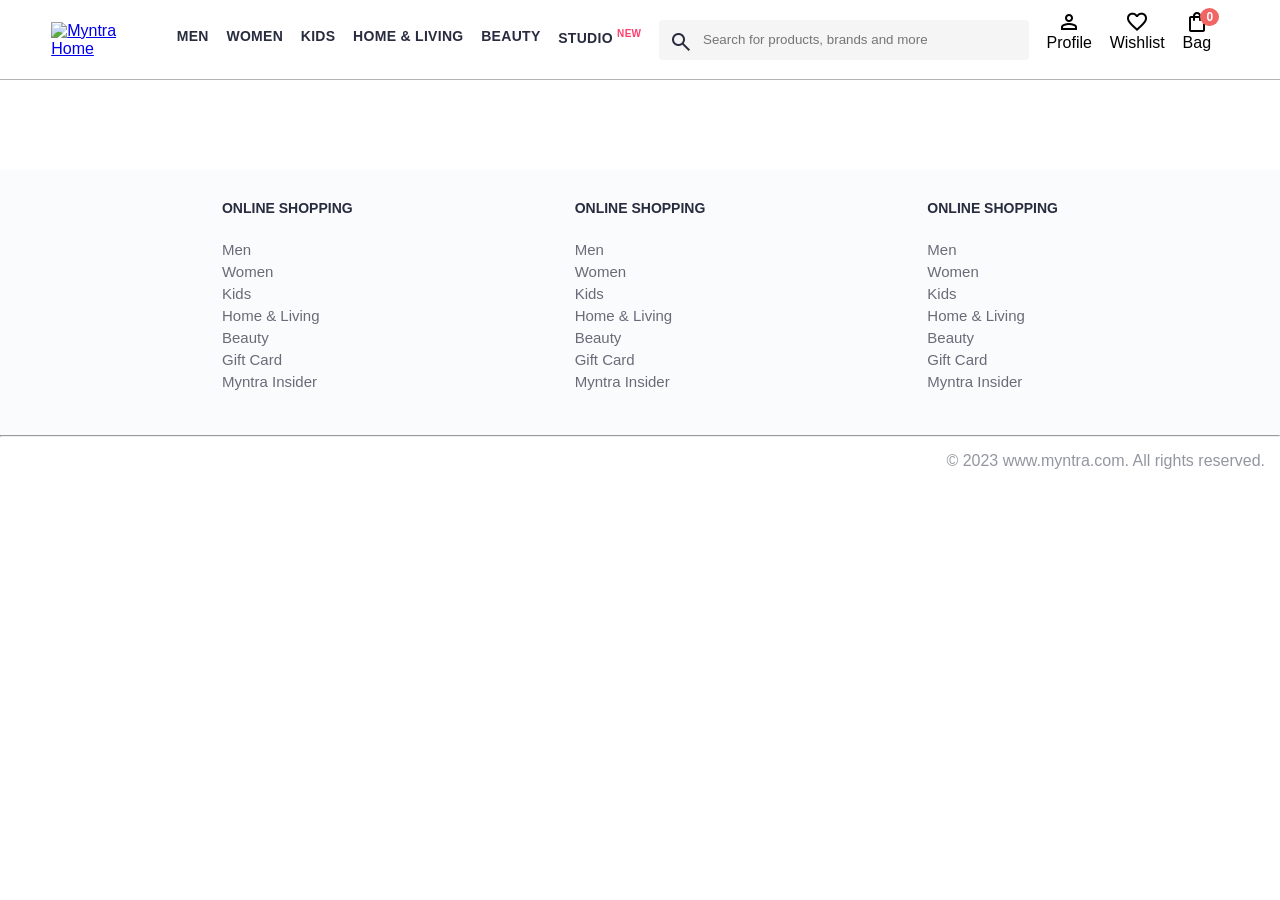
==== index.html @ 72b5f31b "Add files via upload" ====
<!DOCTYPE html>
<html lang="en">
<head>
    <title>Myntra Functional Clone</title>
    <link rel="stylesheet" href="index.css">
    <link rel="stylesheet" href="https://fonts.googleapis.com/css2?family=Material+Symbols+Outlined:opsz,wght,FILL,GRAD@20..48,100..700,0..1,-50..200" />
</head>
<body>
    <header>
        <div class="logo_container">
            <a href="#"><img class="myntra_home" src="images/myntra_logo.webp" alt="Myntra Home"></a>
        </div>
        <nav class="nav_bar">
            <a href="#">Men</a>
            <a href="#">Women</a>
            <a href="#">Kids</a>
            <a href="#">Home & Living</a>
            <a href="#">Beauty</a>
            <a href="#">Studio <sup>New</sup></a>
        </nav>
        <div class="search_bar">
            <span class="material-symbols-outlined search_icon">search</span>
            <input class="search_input" placeholder="Search for products, brands and more">
        </div>
        <div class="action_bar">
            <a class="action_container" href="Demo/profile.html">
                <span class="material-symbols-outlined action_icon">person</span>
                <span class="action_name">Profile</span>
            </a>

            <div class="action_container">
                <span class="material-symbols-outlined action_icon">favorite</span>
                <span class="action_name">Wishlist</span>
            </div>

            <a class="action_container" href="Bagpage code/bag.html">
                <span class="material-symbols-outlined action_icon">shopping_bag</span>
                <span class="action_name">Bag</span>
                <spna class="bag_item_count">0</spna>
            </a>
        </div>
    </header>
    <main>
        <div class="items_container">
        </div>
    </main>
    <footer>
        <div class="footer_container">
            <div class="footer_column">
                <h3>ONLINE SHOPPING</h3>

                <a href="#">Men</a>
                <a href="#">Women</a>
                <a href="#">Kids</a>
                <a href="#">Home & Living</a>
                <a href="#">Beauty</a>
                <a href="#">Gift Card</a>
                <a href="#">Myntra Insider</a>
            </div>

            <div class="footer_column">
                <h3>ONLINE SHOPPING</h3>

                <a href="#">Men</a>
                <a href="#">Women</a>
                <a href="#">Kids</a>
                <a href="#">Home & Living</a>
                <a href="#">Beauty</a>
                <a href="#">Gift Card</a>
                <a href="#">Myntra Insider</a>
            </div>

            <div class="footer_column">
                <h3>ONLINE SHOPPING</h3>

                <a href="#">Men</a>
                <a href="#">Women</a>
                <a href="#">Kids</a>
                <a href="#">Home & Living</a>
                <a href="#">Beauty</a>
                <a href="#">Gift Card</a>
                <a href="#">Myntra Insider</a>
            </div>
        </div>
        <hr>

        <div class="copyright">
            © 2023 www.myntra.com. All rights reserved.
        </div>
    </footer>
    <script src="scripts/data.js"></script>
    <script src="scripts/index.js"></script>
    <script src="scripts/bag.js"></script>
</body>
</html>
---- index.css ----
/***************** Item Page CSS **************************/
/*.action_container {
    text-decoration: none;
}
a.action_container:link {
    color:black;
}
.item-details {
    cursor: pointer;
    width: 250px;
    margin: 10px;
}
.stars {
    font-size: 12px;
    font-weight: 700;
    text-align: left;
}
.company {
    font-size: 18px;
    font-weight: 700;
    line-height: 1;
    color: #282c3f;
    margin-bottom: 6px;
    overflow: hidden;
    text-overflow: ellipsis;
    white-space: nowrap;
    margin-top: 20px;
}
.item-name {
    color: #535766;
    font-size: 16px;
    line-height: 1;
    margin-bottom: 0;
    margin-top: 0;
    overflow: hidden;
    text-overflow: ellipsis;
    white-space: nowrap;
    font-weight: 400;
    display: block;
}
.price-container {
    margin-top: 10px;
}
.current-price {
    font-size: 14px;
    font-weight: 700;
    color: #282c3f;
}
.original-price {
    text-decoration: line-through;
    color: #7e818c;
    font-weight: 400;
    margin-left: 5px;
    font-size: 12px;
}
.discount-percentage {
    color: #ff905a;
    font-weight: 400;
    font-size: 12px;
    margin-left: 5px;
}
.btn-bag {
    background-color: lightgreen;
    border: none;
    padding: 5px 15px;
    border-radius: 10px;
    width: 100%;
    margin-top: 7px;
    font-size: 20px;
    cursor: pointer;
}
.bag-items {
    background-color: #f16565;
    white-space: nowrap;
    text-align: center;
    line-height: 18px;
    padding: 0 6px;
    height: 18px;
    position: relative;
    border-radius: 50%;
    font-size: 12px;
    color: #fff;
    left: 13px;
    top: -44px;
    font-weight: 700;
    cursor: pointer;
}*/

* {
    margin: 0;
    padding: 0;
    font-family: Assistant,-apple-system,BlinkMacSystemFont,Segoe UI,Roboto,Helvetica,Arial,sans-serif;
    box-sizing: border-box;
}
header {
    display: flex;
    background-color: #ffffff;
    height: 80px;
    justify-content: space-between;
    align-items: center;
    border-bottom: 1px solid #b6b1b1;
}
.myntra_home {
    height: 45px;
}
.logo_container {
    margin-left: 4%;
}
.action_bar {
    margin-right: 4%;
}
.nav_bar {
    display: flex;
    min-width: 500px;
    justify-content: space-evenly;
}
.nav_bar a {
    font-size: 14px;
    letter-spacing: .3px;
    color: #282c3f;
    font-weight: 700;
    text-transform: uppercase;
    text-decoration: none;
    padding: 28px 0;
    border-bottom: 5px solid #ffffff;
}
.nav_bar a:hover {
    border-bottom: 4px solid #f54e77;
}

.nav_bar a sup {
    color: #ff3f6c;
    font-size: 10px;
}

.search_bar {
    height: 40px;
    min-width: 200px;
    width: 30%;
    display: flex;
    align-items: center;
}
.search_icon {
    box-sizing: content-box;
    height: 20px;
    padding: 10px;

    background-color: #f5f5f6;
    color: #282c3f;
    font-weight: 300;
    border-radius: 4px 0 0 4px;
}
.search_input {
    color: #696e79;
    background-color: #f5f5f6;
    flex-grow: 1;
    height: 40px;
    border: 0;
    border-radius: 0 4px 4px 0;
}

.action_bar {
    display: flex;
    min-width: 200px;
    justify-content: space-evenly;
}

.action_container {
    display: flex;
    flex-direction: column;
    align-items: center;
}

/* Main section */
.banner_container {
    margin: 40px 0;
}
.banner_image {
    width: 100%;
}

.category_heading {
    text-transform: uppercase;
    color: #3e4152;
    letter-spacing: .15em;
    font-size: 1.8em;
    margin: 50px 0 10px 30px;
    max-height: 5em;
    font-weight: 700;
}

.category-items, .items_container {
    width: 80%;
    margin: 50px 10%;
    display: flex;
    flex-wrap: wrap;
    justify-content: space-evenly;
}

.sale_item {
    width: 250px;
}

.footer_container {
    padding: 30px 0px 40px 0px;
    background: #FAFBFC;
    display: flex;
    justify-content: space-evenly;
}

.footer_column {
    display: flex;
    flex-direction: column;
}

.footer_column h3 {
    color: #282c3f;
    font-size: 14px;
    margin-bottom: 25px;
}

.footer_column a {
    color: #696b79;
    font-size: 15px;
    text-decoration: none;
    padding-bottom: 5px;
}

.copyright {
    color: #94969f;
    text-align: end;
    padding: 15px;
}

/* CSS for our items */

.items_container {
    margin-top: 40px;
    width:80%;
    margin-left: 10%;

}
.item_container {
    width:250px;
    margin:10px;
}
.item_image {
    width:100%;
}
.rating {
    font-size:12px;
    font-weight: 700;
}
.company_name {
    margin-top: 15px;
    font-size:16px;
    font-weight:700;
    line-height:1;
    color:#282c3f;
    margin-bottom: 6px;
    overflow:hidden;
    text-overflow: ellipsis;
    white-space: nowrap;
}
.item_name {
    color:#535766;
    font-size:14px;
    line-height:1;
    margin-bottom: 0;
    margin-top: 0;
    overflow:hidden;
    text-overflow: ellipsis;
    white-space: nowrap;
    font-weight: 400;
    display:block;
}
.price {
    font-size: 14px;
    line-height: 15px;
    color:#282c3f;
    white-space: nowrap;
    margin-top: 10px;
}
.current_price {
    font-size: 14px;
    font-weight: 700;
    color:#282c3f;
}
.original_price {
    text-decoration:line-through;
    color:#7e818c;
    font-weight: 400;
    margin-left:5px;
    font-size:12px;
}
.discount {
    color:#ff905a;
    font-size: 12px;
    font-weight: 400;
    margin-left: 5px;

}
.btn-add-bag {
    margin-top:8px;
    font-size:18px;
    width:100%;
    background-color: lightgreen;
    border:none;
    padding:5px 15px;
    border-radius:10px;
    cursor: pointer;
}

.bag_item_count {
    background-color: #f16565;
    white-space: nowrap;
    text-align: center;
    line-height: 18px;
    padding: 0 6px;
    height: 18px;
    position: relative;
    border-radius: 50%;
    font-size: 12px;
    color: #fff;
    left: 13px;
    top: -44px;
    font-weight: 700;
    cursor: pointer;
}

.action_container {
    text-decoration: none;
}
a.action_container:link {
    color:black;
}
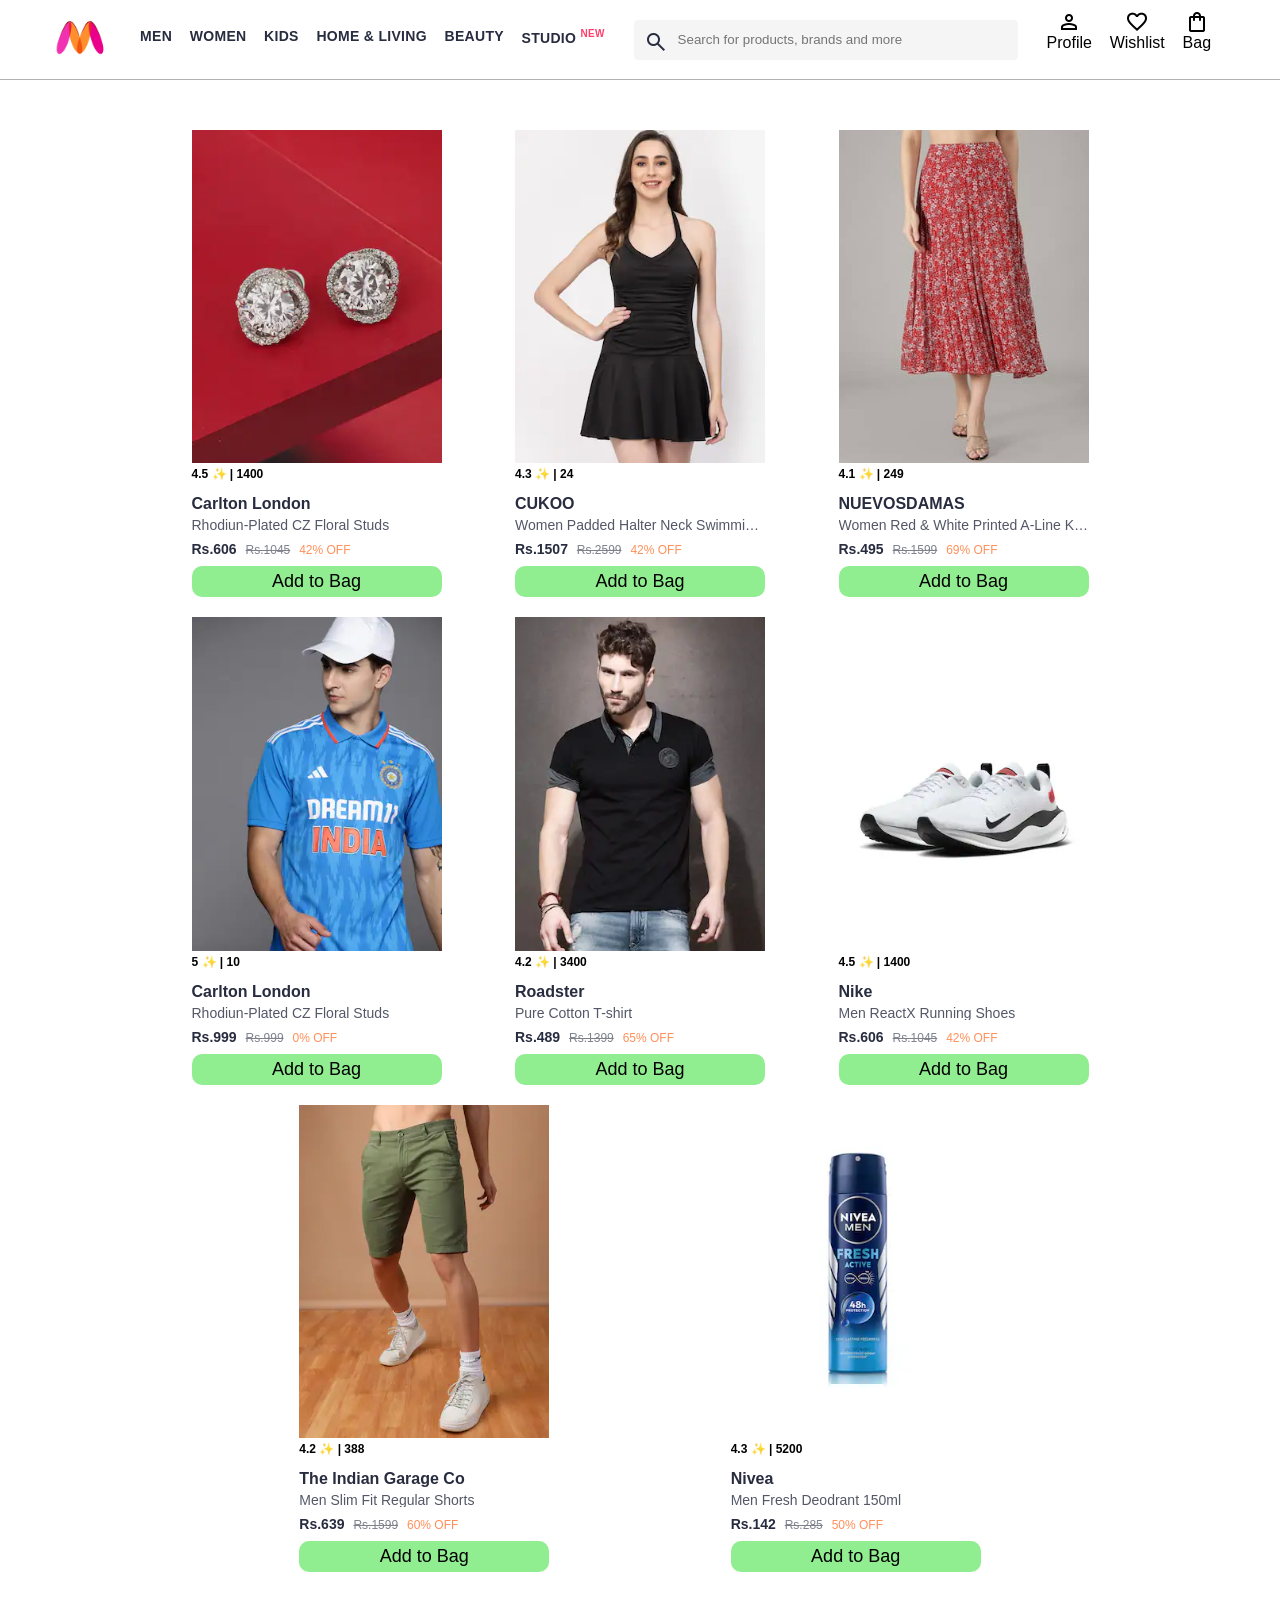
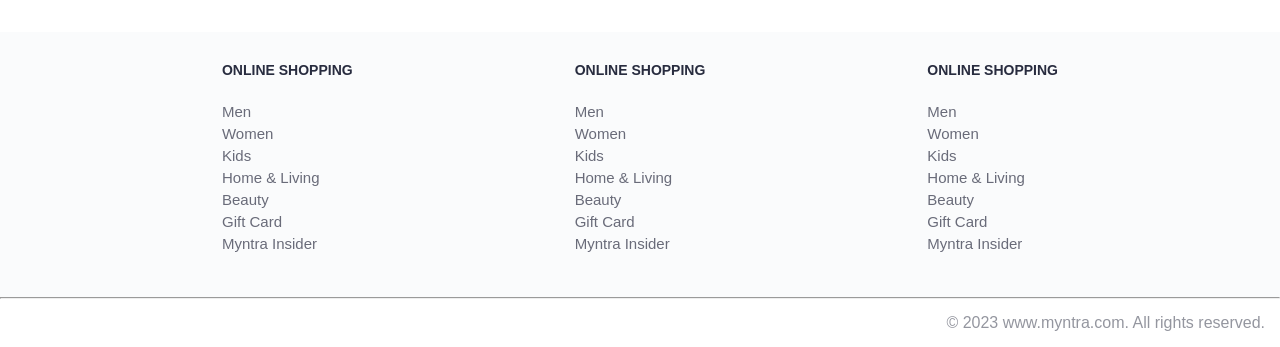
==== commit b75e1496: "Update index.html" ====
--- a/index.html
+++ b/index.html
@@ -33,7 +33,7 @@
                 <span class="action_name">Wishlist</span>
             </div>
 
-            <a class="action_container" href="Bagpage code/bag.html">
+            <a class="action_container" href="BagPage Code/bag.html">
                 <span class="material-symbols-outlined action_icon">shopping_bag</span>
                 <span class="action_name">Bag</span>
                 <spna class="bag_item_count">0</spna>
@@ -92,4 +92,4 @@
     <script src="scripts/index.js"></script>
     <script src="scripts/bag.js"></script>
 </body>
-</html>+</html>
